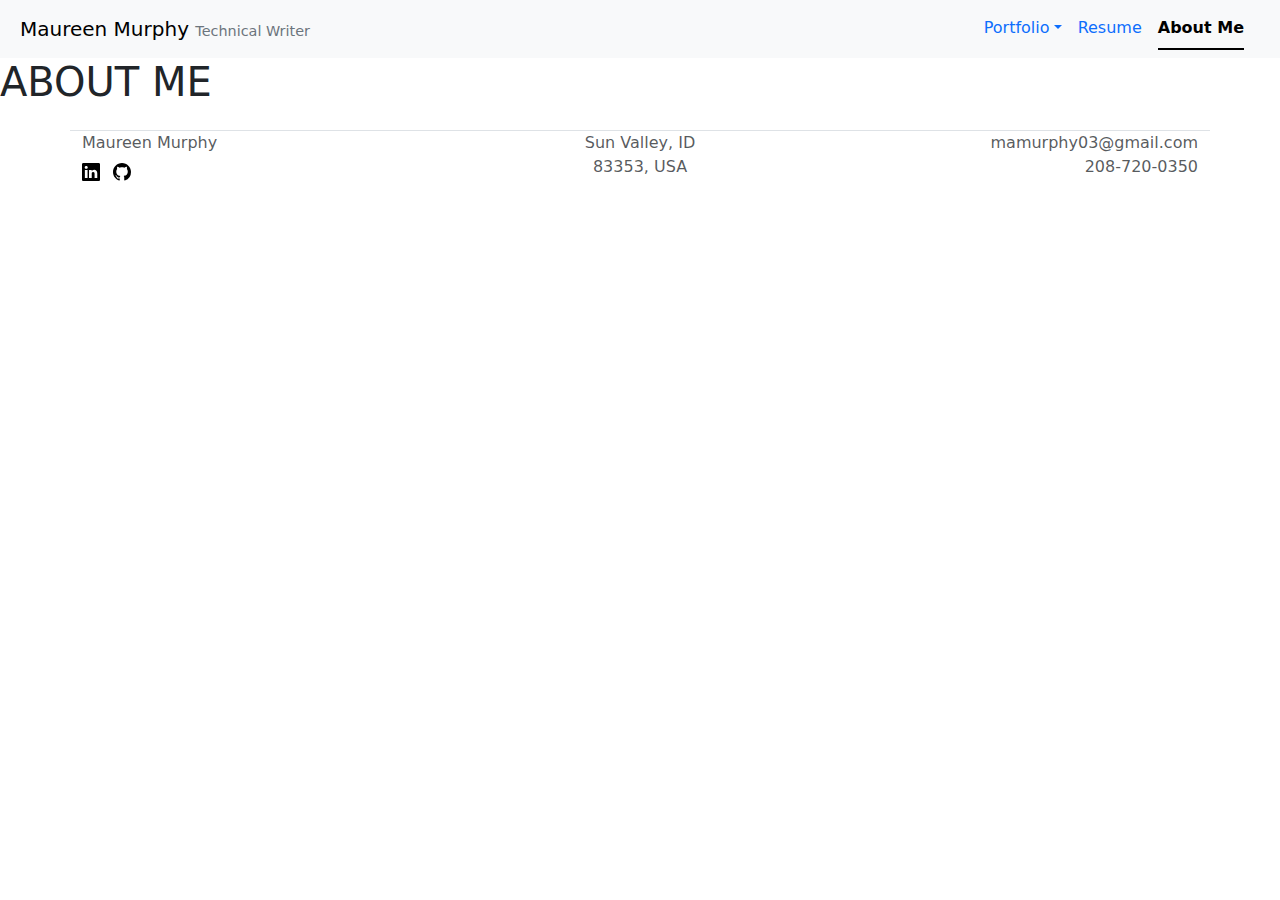
==== about-me.html @ 66bb49f0 "add saved files" ====
<!DOCTYPE html>
<html lang="en">
<head>
    <meta charset="UTF-8">
    <meta name="viewport" content="width=device-width, initial-scale=1.0">
    <title>Maureen Murphy - Portfolio</title>
    <link href="https://cdn.jsdelivr.net/npm/bootstrap@5.3.3/dist/css/bootstrap.min.css" rel="stylesheet" integrity="sha384-QWTKZyjpPEjISv5WaRU9OFeRpok6YctnYmDr5pNlyT2bRjXh0JMhjY6hW+ALEwIH" crossorigin="anonymous">
    <link rel="stylesheet" href="./custom.css">
    <link rel="icon" type="image/svg+xml" href="./images/vector-pen.svg">
</head>
<body>
  <!-- Header with navbar -->
  <nav class="navbar navbar-expand-lg bg-body-tertiary">
    <div class="container-fluid">
      <a class="navbar-brand ms-2" href="/">
        <span>Maureen Murphy</span>
        <span class="navbar-subtitle pt-1">Technical Writer</span>
      </a>
      <button class="navbar-toggler" type="button" data-bs-toggle="collapse" data-bs-target="#navbarNav" aria-controls="navbarNav" aria-expanded="false" aria-label="Toggle navigation">
        <span class="navbar-toggler-icon"></span>
      </button>
      <div class="collapse navbar-collapse" id="navbarNav">
      <ul class="nav nav-underline ms-auto me-4">
        <li class="nav-item dropdown">
          <a class="nav-link dropdown-toggle" data-bs-toggle="dropdown" href="#" role="button" aria-expanded="false">Portfolio</a>
          <ul class="dropdown-menu">
            <li><a class="dropdown-item" href="./portfolio-overview.html">Overview</a></li>
            <li><a class="dropdown-item" href="./how-to.html">How To</a></li>
            <li><a class="dropdown-item" href="./best-practices.html">Best Practices</a></li>
            <li><hr class="dropdown-divider"></li>
            <li><a class="dropdown-item" href="https://sandcassociates.github.io/knowledge-base/">Knowledge Base</a></li>
          </ul>
        </li>
        <li class="nav-item"><a href="./resume.html" class="nav-link">Resume</a></li>
        <li class="nav-item"><a href="./about-me.html" class="nav-link active">About Me</a></li>
      </ul>
    </div>
  </nav>

  <!-- About main body content -->
  <h1>ABOUT ME</h1>

  <!-- Footer -->
  <footer class="mt-auto">
    <div class="container py-3">
      <div class="row">
        <div class="col text-start mb-0 text-body-secondary border-top">
          <span>Maureen Murphy<br></span>
          <a href="https://www.linkedin.com/in/mamurphy03/" class="icon-link">
            <img src="./images/linkedin.svg" alt="LinkedIn icon" height="18">
          </a>
          <a href="https://github.com/AlpenMo" class="icon-link">
            <img src="./images/github.svg" alt="GitHub icon" height="18">
          </a>
        </div>
        <div class="col text-center text-body-secondary border-top">
          <span>Sun Valley, ID<br></span>
          <span>83353, USA</span>
        </div>
        <div class="col text-end text-body-secondary border-top">
          <span>mamurphy03@gmail.com<br></span>
          <span>208-720-0350</span>
        </div>
      </div>
    </div>
  </footer>  
    <script src="https://cdn.jsdelivr.net/npm/bootstrap@5.3.3/dist/js/bootstrap.bundle.min.js" integrity="sha384-YvpcrYf0tY3lHB60NNkmXc5s9fDVZLESaAA55NDzOxhy9GkcIdslK1eN7N6jIeHz" crossorigin="anonymous"></script>
</body>
</html>
---- custom.css ----
.navbar-subtitle {
    font-size: 0.9rem;
    font-weight: normal;
    color: #6c757d;
}

.icon-link {
    text-decoration: none;
    margin-right: .5rem;
    margin-top: .5rem;
}
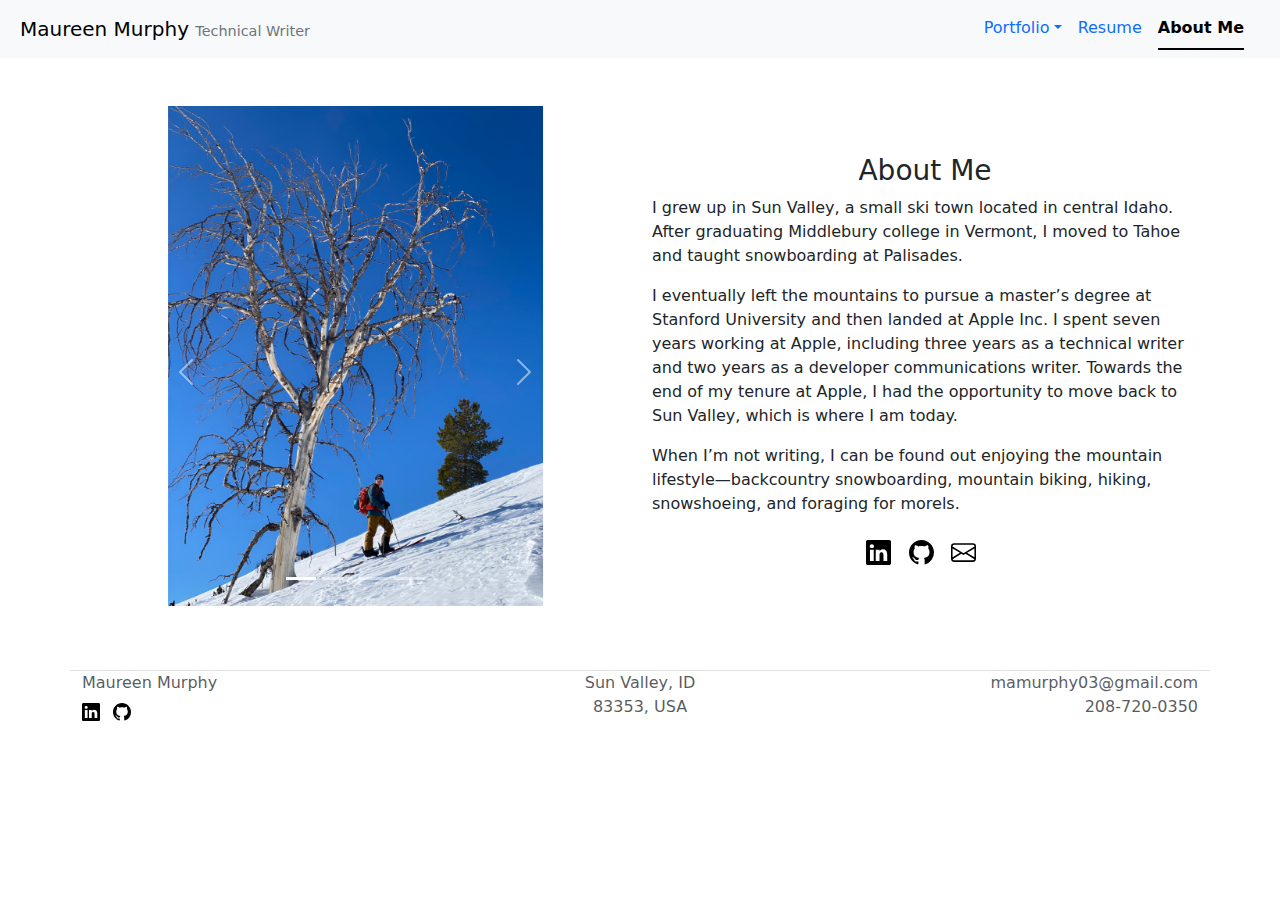
==== commit 4b0c1628: "Add resume and aboue me page content" ====
--- a/about-me.html
+++ b/about-me.html
@@ -5,7 +5,7 @@
     <meta name="viewport" content="width=device-width, initial-scale=1.0">
     <title>Maureen Murphy - Portfolio</title>
     <link href="https://cdn.jsdelivr.net/npm/bootstrap@5.3.3/dist/css/bootstrap.min.css" rel="stylesheet" integrity="sha384-QWTKZyjpPEjISv5WaRU9OFeRpok6YctnYmDr5pNlyT2bRjXh0JMhjY6hW+ALEwIH" crossorigin="anonymous">
-    <link rel="stylesheet" href="./custom.css">
+    <link rel="stylesheet" href="./css/custom.css">
     <link rel="icon" type="image/svg+xml" href="./images/vector-pen.svg">
 </head>
 <body>
@@ -38,7 +38,62 @@
   </nav>
 
   <!-- About main body content -->
-  <h1>ABOUT ME</h1>
+  <div class="container">
+    <div class="row mt-5 mb-5">
+      <div class="col">
+        <div id="carouselExampleIndicators" class="carousel slide">
+          <div class="carousel-indicators">
+            <button type="button" data-bs-target="#carouselExampleIndicators" data-bs-slide-to="0" class="active" aria-current="true" aria-label="Slide 1"></button>
+            <button type="button" data-bs-target="#carouselExampleIndicators" data-bs-slide-to="1" aria-label="Slide 2"></button>
+            <button type="button" data-bs-target="#carouselExampleIndicators" data-bs-slide-to="2" aria-label="Slide 3"></button>
+            <button type="button" data-bs-target="#carouselExampleIndicators" data-bs-slide-to="3" aria-label="Slide 4"></button>
+          </div>
+          <div class="carousel-inner">
+            <div class="carousel-item active">
+              <img src="./images/tree.jpeg" class="d-block mx-auto" style="max-height: 500px;" alt="A photo of me by a tree">
+            </div>
+            <div class="carousel-item">
+              <img src="./images/desert.JPG" class="d-block mx-auto" style="max-height: 500px;" alt="A photo of me in the desert"> 
+            </div>
+            <div class="carousel-item">
+              <img src="./images/board.jpeg" class="d-block mx-auto" style="max-height: 500px;" alt="A photo of me snowboarding">
+            </div>
+            <div class="carousel-item">
+              <img src="./images/OA.jpeg" class="d-block mx-auto" style="max-height: 500px;" alt="A photo of my cat">
+              <div class="carousel-caption d-none d-md-block">
+                <p>Zoey is to blame for any and all typos on this site.</p>
+              </div>
+            </div>
+          </div>
+          <button class="carousel-control-prev" type="button" data-bs-target="#carouselExampleIndicators" data-bs-slide="prev">
+            <span class="carousel-control-prev-icon" aria-hidden="true"></span>
+            <span class="visually-hidden">Previous</span>
+          </button>
+          <button class="carousel-control-next" type="button" data-bs-target="#carouselExampleIndicators" data-bs-slide="next">
+            <span class="carousel-control-next-icon" aria-hidden="true"></span>
+            <span class="visually-hidden">Next</span>
+          </button>
+        </div>
+      </div>
+      <div class="col mt-5">
+        <h3 class="text-center">About Me</h3>
+        <p>I grew up in Sun Valley, a small ski town located in central Idaho. After graduating Middlebury college in Vermont, I moved to Tahoe and taught snowboarding at Palisades.</p>
+        <p>I eventually left the mountains to pursue a master’s degree at Stanford University and then landed at Apple Inc. I spent seven years working at Apple, including three years as a technical writer and two years as a developer communications writer. Towards the end of my tenure at Apple, I had the opportunity to move back to Sun Valley, which is where I am today.</p>
+        <p>When I’m not writing, I can be found out enjoying the mountain lifestyle—backcountry snowboarding, mountain biking, hiking, snowshoeing, and foraging for morels.</p>
+        <div class="text-center">
+          <a href="https://www.linkedin.com/in/mamurphy03/" class="icon-link">
+            <img src="./images/linkedin.svg" alt="LinkedIn icon" height="25">
+          </a>
+          <a href="https://github.com/AlpenMo" class="icon-link px-1">
+            <img src="./images/github.svg" alt="GitHub icon" height="25">
+          </a>
+          <a href="mailto:mamurphy03@gmail.com" class="icon-link">
+            <img src="./images/envelope.svg" alt="Mail icon" height="25">
+          </a>
+        </div>
+      </div>
+    </div>
+  </div>
 
   <!-- Footer -->
   <footer class="mt-auto">
--- a/css/custom.css
+++ b/css/custom.css
@@ -0,0 +1,36 @@
+.navbar-subtitle {
+    font-size: 0.9rem;
+    font-weight: normal;
+    color: #6c757d;
+}
+
+.icon-link {
+    text-decoration: none;
+    margin-right: .5rem;
+    margin-top: .5rem;
+}
+
+.feature-icon {
+    width: 4rem;
+    height: 4rem;
+    border-radius: 0.75rem;
+}
+
+.custom-button {
+    background-color: #1A5C71;
+    color: white;
+}
+
+.resume-header {
+    color: #1A5C71;
+}
+
+.carousel-control-prev-icon {
+    width: 100px;
+    transform: translateX(77%) translateY(50%);
+  }
+
+  .carousel-control-next-icon {
+    width: 100px;
+    transform: translateX(-77%) translateY(50%);
+  }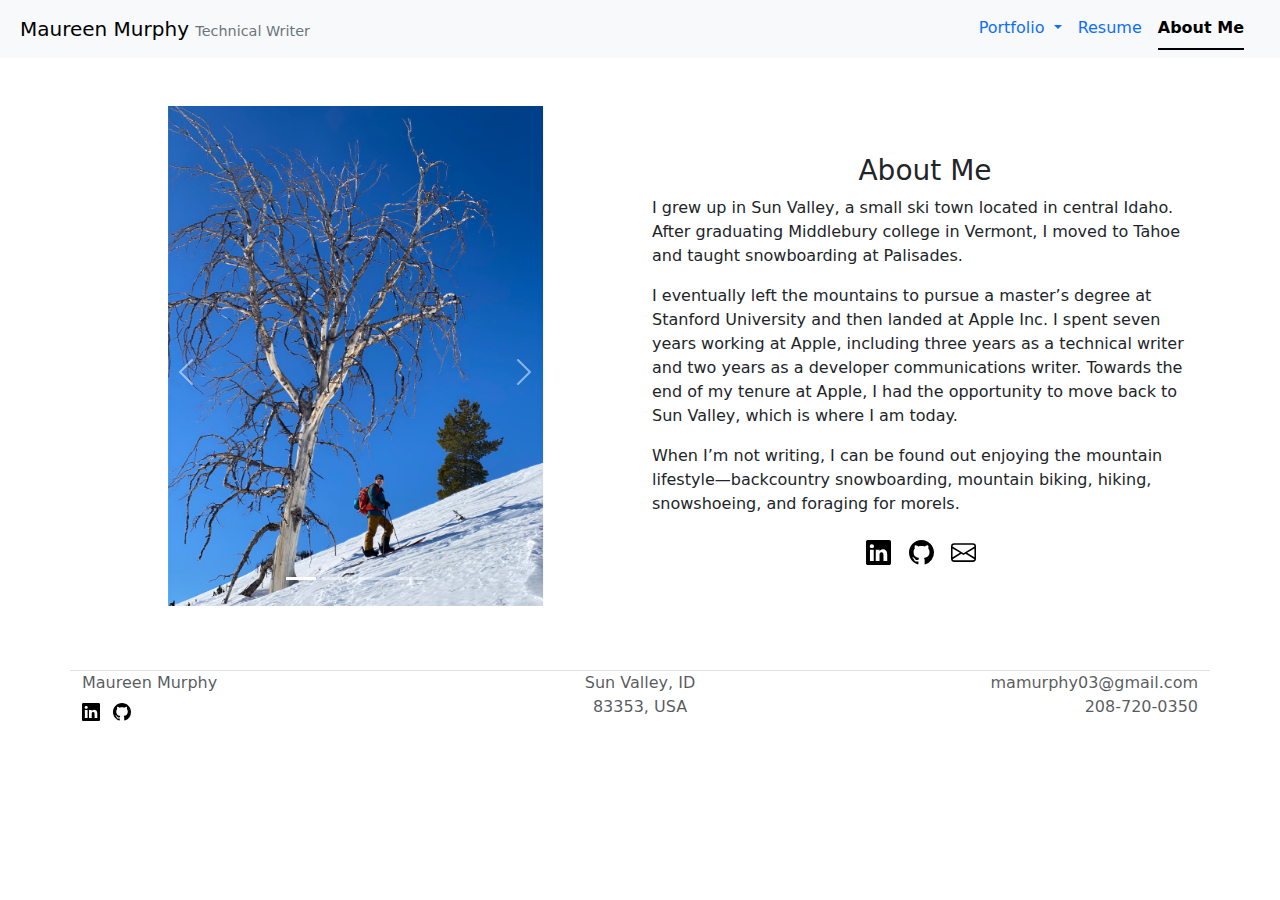
==== commit 6a6cfde7: "Update navbar elements" ====
--- a/about-me.html
+++ b/about-me.html
@@ -22,13 +22,17 @@
       <div class="collapse navbar-collapse" id="navbarNav">
       <ul class="nav nav-underline ms-auto me-4">
         <li class="nav-item dropdown">
-          <a class="nav-link dropdown-toggle" data-bs-toggle="dropdown" href="#" role="button" aria-expanded="false">Portfolio</a>
+          <a class="nav-link dropdown-toggle" data-bs-toggle="dropdown" href="./portfolio-overview.html" role="button" aria-expanded="false">
+            <span class="dropdown-text">Portfolio</span>
+          </a>
           <ul class="dropdown-menu">
-            <li><a class="dropdown-item" href="./portfolio-overview.html">Overview</a></li>
             <li><a class="dropdown-item" href="./how-to.html">How To</a></li>
             <li><a class="dropdown-item" href="./best-practices.html">Best Practices</a></li>
             <li><hr class="dropdown-divider"></li>
-            <li><a class="dropdown-item" href="https://sandcassociates.github.io/knowledge-base/">Knowledge Base</a></li>
+            <li><a class="dropdown-item" href="https://sandcassociates.github.io/knowledge-base/">
+              Knowledge Base
+             <img src="./images/box-arrow-up-right.svg" alt="Leave page icon" class="ms-1 mb-2">
+           </a></li>
           </ul>
         </li>
         <li class="nav-item"><a href="./resume.html" class="nav-link">Resume</a></li>
@@ -120,5 +124,6 @@
     </div>
   </footer>  
     <script src="https://cdn.jsdelivr.net/npm/bootstrap@5.3.3/dist/js/bootstrap.bundle.min.js" integrity="sha384-YvpcrYf0tY3lHB60NNkmXc5s9fDVZLESaAA55NDzOxhy9GkcIdslK1eN7N6jIeHz" crossorigin="anonymous"></script>
-</body>
+    <script src="./js/script.js"></script>
+  </body>
 </html>--- a/css/custom.css
+++ b/css/custom.css
@@ -33,4 +33,8 @@
   .carousel-control-next-icon {
     width: 100px;
     transform: translateX(-77%) translateY(50%);
+  }
+
+  .nav-item.dropdown:hover .dropdown-menu {
+    display: block;
   }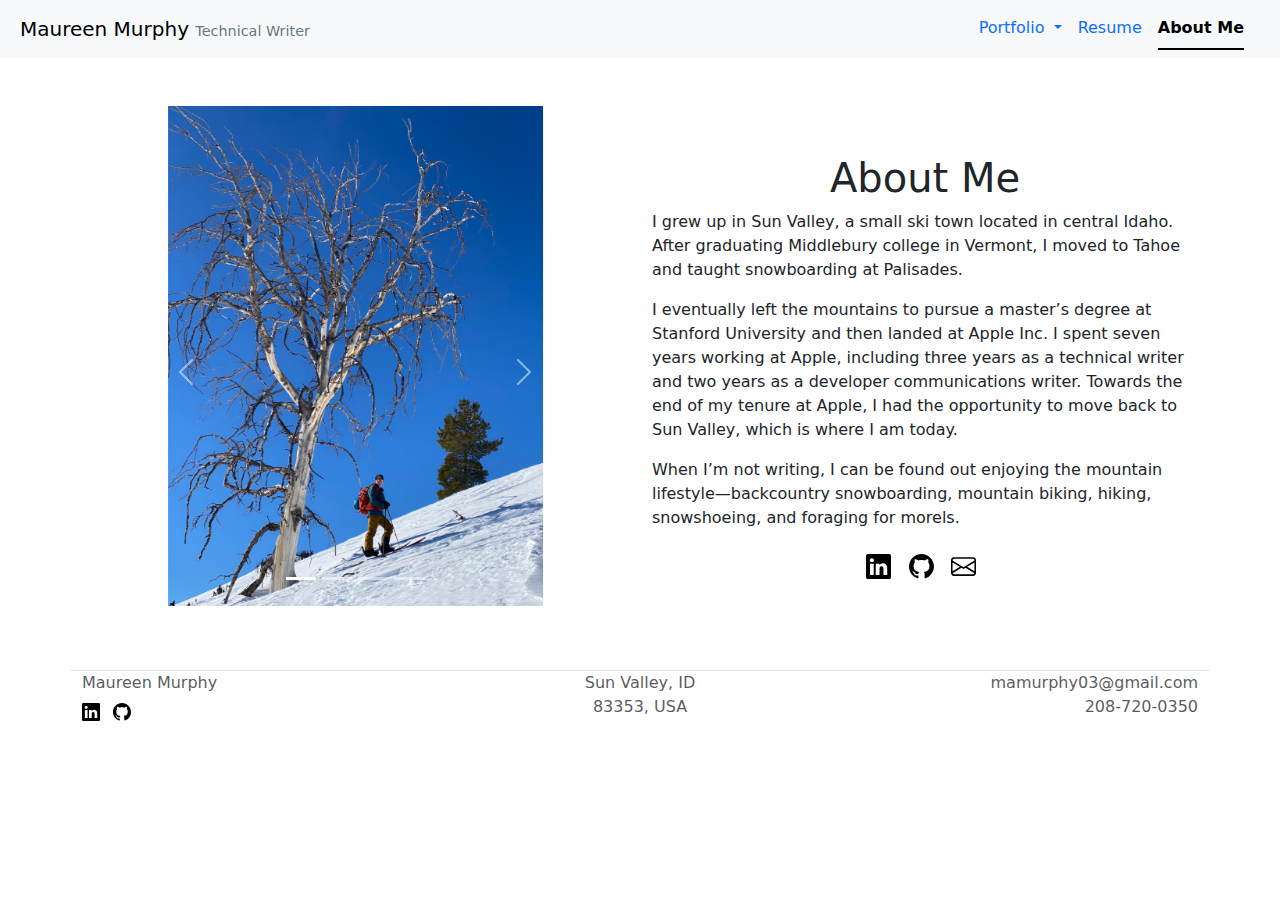
==== commit 81c00eaf: "Add how to content, various fixes on other pages" ====
--- a/about-me.html
+++ b/about-me.html
@@ -80,7 +80,7 @@
         </div>
       </div>
       <div class="col mt-5">
-        <h3 class="text-center">About Me</h3>
+        <h1 class="text-center">About Me</h1>
         <p>I grew up in Sun Valley, a small ski town located in central Idaho. After graduating Middlebury college in Vermont, I moved to Tahoe and taught snowboarding at Palisades.</p>
         <p>I eventually left the mountains to pursue a master’s degree at Stanford University and then landed at Apple Inc. I spent seven years working at Apple, including three years as a technical writer and two years as a developer communications writer. Towards the end of my tenure at Apple, I had the opportunity to move back to Sun Valley, which is where I am today.</p>
         <p>When I’m not writing, I can be found out enjoying the mountain lifestyle—backcountry snowboarding, mountain biking, hiking, snowshoeing, and foraging for morels.</p>
--- a/css/custom.css
+++ b/css/custom.css
@@ -5,9 +5,20 @@
 }
 
 .icon-link {
+    font-size: large;
     text-decoration: none;
     margin-right: .5rem;
     margin-top: .5rem;
+}
+
+.text-link {
+    text-decoration: none;
+    color: currentColor;
+    border-bottom: 1px solid currentColor;
+}
+
+.text-link:hover {
+    border-bottom: none;
 }
 
 .feature-icon {
@@ -25,6 +36,25 @@
     color: #1A5C71;
 }
 
+.eyebrow {
+    margin-bottom: 0.5rem;
+    color: #717E83;
+}
+
+.title {
+    margin-top: 0;
+    color: #1A5C71;
+}
+
+.subtitle {
+    color: #703AA3E3;
+}
+
+.callout-box {
+    background-color: #9B51E014;
+    padding: 20px;
+}
+
 .carousel-control-prev-icon {
     width: 100px;
     transform: translateX(77%) translateY(50%);
